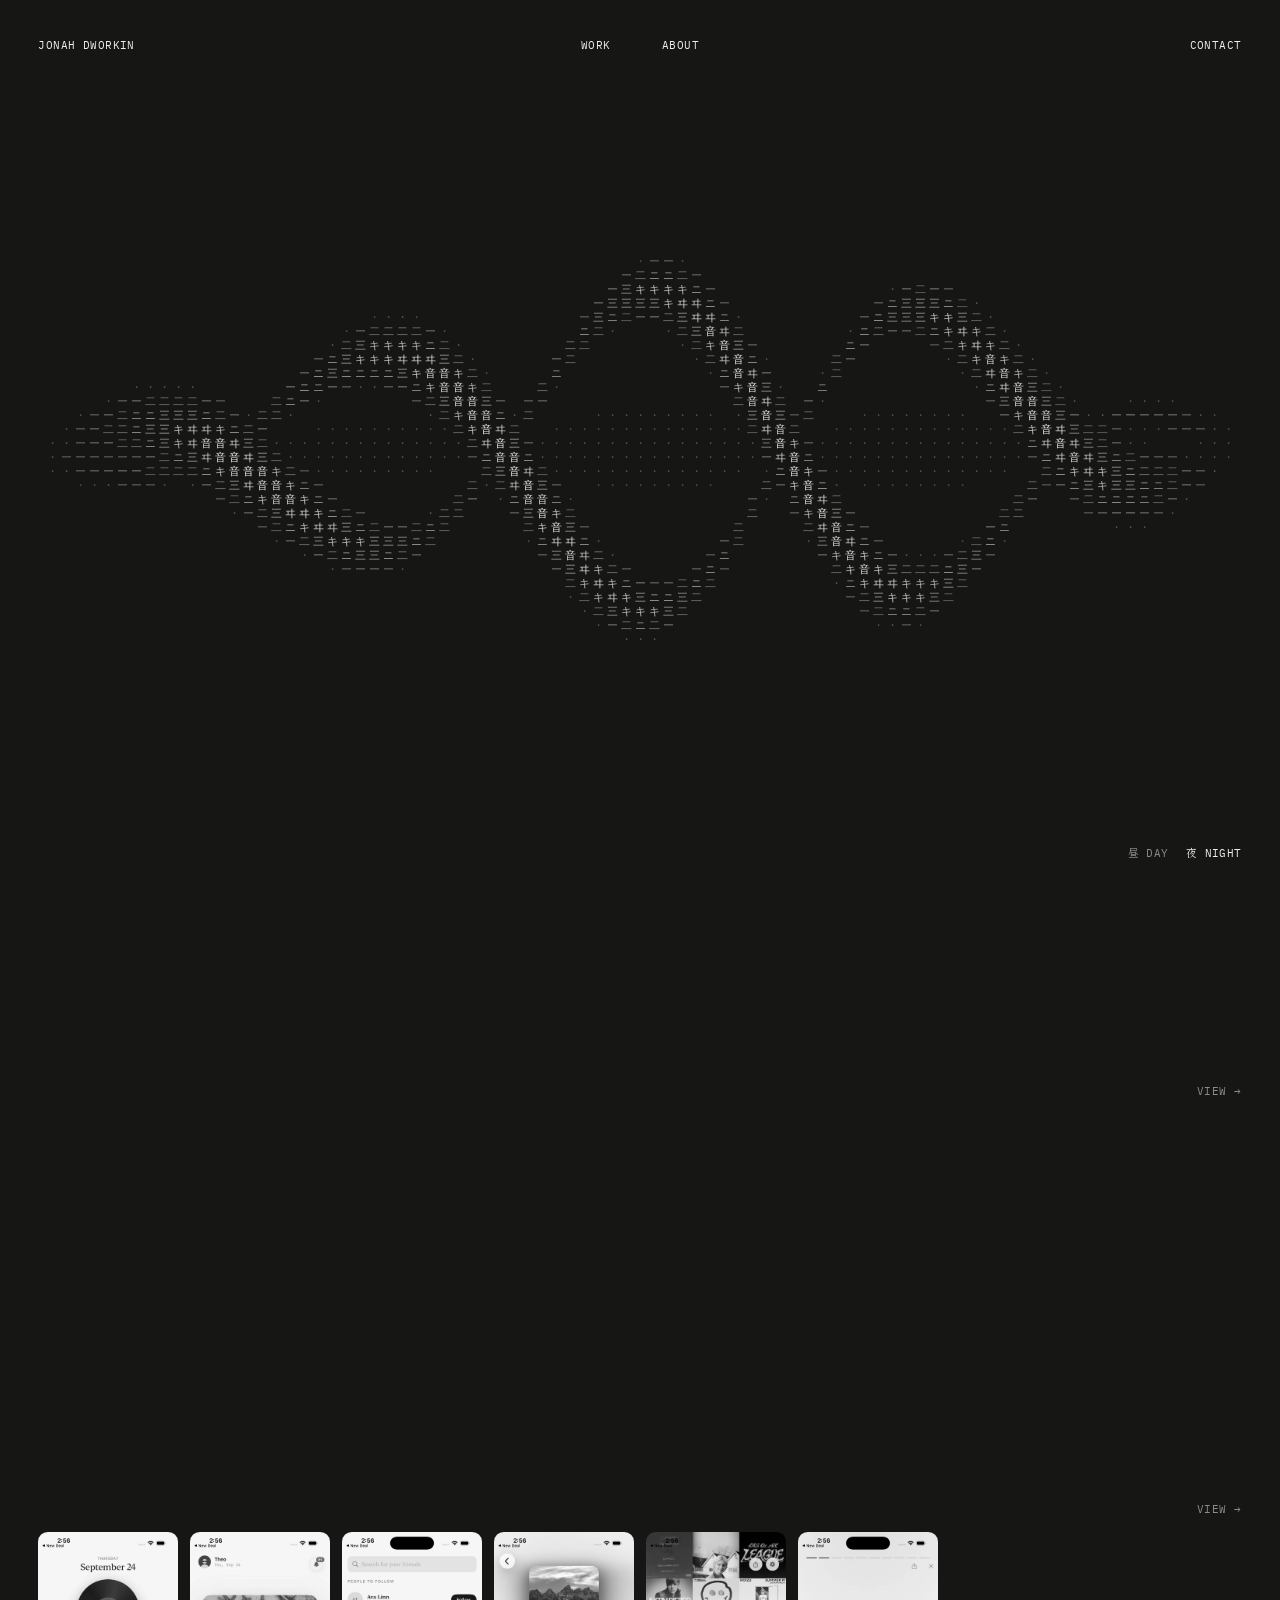
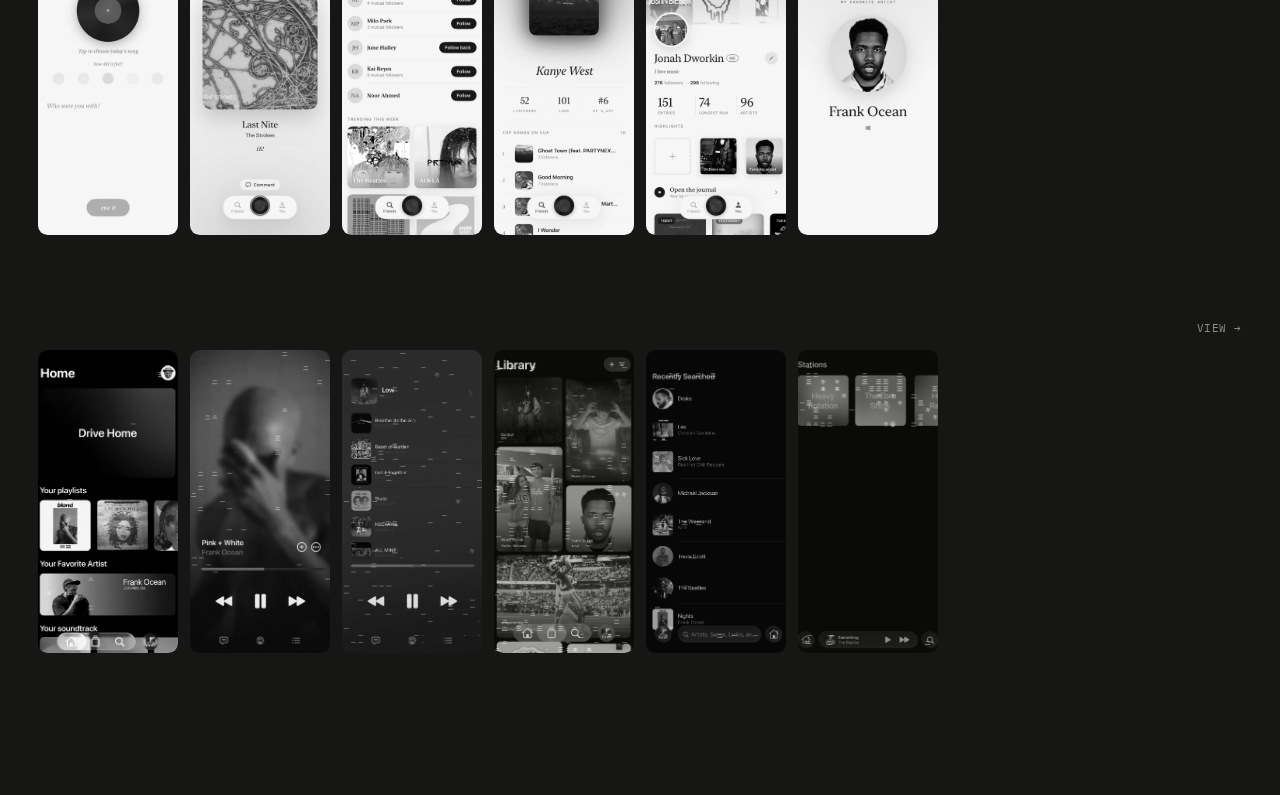
==== index.html @ 928e4b58 "Portfolio site Co-Authored-By: Claude Opus 5.5 <noreply@anthropic.com>" ====
<!doctype html>
<html lang="en">
<head>
  <meta charset="utf-8" />
  <meta name="viewport" content="width=device-width, initial-scale=1" />
  <title>Jonah Dworkin — Designer</title>
  <meta name="description" content="Jonah Dworkin designs music software for iPhone. Selected work: New Deal, Cue, and an Apple Music redesign." />
  <meta name="theme-color" content="#161614" />
  <meta property="og:title" content="Jonah Dworkin — Designer" />
  <meta property="og:description" content="Designing the feel of music software." />
  <meta property="og:image" content="https://jonahdworkin.com/assets/img/nd-02-markets.webp" />
  <link rel="icon" href="assets/favicon.svg" type="image/svg+xml" />
  <link rel="preconnect" href="https://fonts.googleapis.com" />
  <link rel="preconnect" href="https://fonts.gstatic.com" crossorigin />
  <link href="https://fonts.googleapis.com/css2?family=IBM+Plex+Mono:wght@400&family=Instrument+Serif:ital@0;1&family=Shippori+Mincho:wght@500;800&family=Zen+Kaku+Gothic+New:wght@400;500&display=swap" rel="stylesheet" />
  <link rel="stylesheet" href="css/style.css?v=37" />
</head>
<body data-page="home">
  <div class="curtain" aria-hidden="true"></div>

  <header class="bar">
    <a href="index.html" class="bar__brand mono">Jonah Dworkin</a>
    <nav class="bar__links mono" aria-label="Primary">
      <a href="#work" data-scramble>Work</a>
      <a href="about.html" data-scramble>About</a>
    </nav>
    <a href="about.html#contact" class="bar__contact mono" data-scramble>Contact</a>
  </header>

  <canvas class="wave" aria-hidden="true"></canvas>

  <main class="home" id="top">
    <section class="hero">
      <h1 class="sr-only">Jonah Dworkin — designing the feel of music software</h1>
    </section>

    <!-- the work: each screen decodes out of characters, grey until you touch it; no text but the way in -->
    <section class="reel" id="work" aria-label="Selected work">
      <a class="reel__row" href="new-deal.html" aria-label="New Deal — view project">
        <span class="reel__meta mono"><span class="reel__go">View →</span></span>
        <span class="reel__strip">
          <span class="thumb"><img src="assets/img/nd-00-welcome.webp" alt="Welcome screen" /></span>
          <span class="thumb"><img src="assets/img/nd-01-which.webp" alt="Choose a side" /></span>
          <span class="thumb"><img src="assets/img/nd-00b-find-artist.webp" alt="Find your artist page" /></span>
          <span class="thumb"><img src="assets/img/nd-08-deal-kind.webp" alt="Kind of deal" /></span>
          <span class="thumb"><img src="assets/img/nd-09-territory.webp" alt="Territory" /></span>
          <span class="thumb"><img src="assets/img/nd-11-review.webp" alt="Review your deals" /></span>
          <span class="thumb"><img src="assets/img/nd-02-markets.webp" alt="Markets" /></span>
          <span class="thumb"><img src="assets/img/nd-04-place-bid.webp" alt="Place bid" /></span>
        </span>
      </a>

      <a class="reel__row" href="cue.html" aria-label="Cue — view project">
        <span class="reel__meta mono"><span class="reel__go">View →</span></span>
        <span class="reel__strip">
          <span class="thumb"><img src="assets/img/cue-01-today.webp" alt="Today's song" /></span>
          <span class="thumb"><img src="assets/img/cue-02-feed.webp" alt="A friend's song" /></span>
          <span class="thumb"><img src="assets/img/cue-03-friends.webp" alt="Find friends" /></span>
          <span class="thumb"><img src="assets/img/cue-04-artist.webp" alt="Artist page" /></span>
          <span class="thumb"><img src="assets/img/cue-05-profile.webp" alt="Profile" /></span>
          <span class="thumb"><img src="assets/img/cue-06-story.webp" alt="Story" /></span>
        </span>
      </a>

      <a class="reel__row" href="apple-music.html" aria-label="Apple Music — view project">
        <span class="reel__meta mono"><span class="reel__go">View →</span></span>
        <span class="reel__strip">
          <span class="thumb"><img src="assets/img/am-01-home.webp" alt="Home" /><video muted loop playsinline preload="none" data-src="assets/video/am-home.mp4"></video></span>
          <span class="thumb"><img src="assets/img/am-04-now-playing.webp" alt="Now playing" /><video muted loop playsinline preload="none" data-src="assets/video/am-now-playing.mp4"></video></span>
          <span class="thumb"><img src="assets/img/am-05-queue.webp" alt="Queue" /><video muted loop playsinline preload="none" data-src="assets/video/am-queue.mp4"></video></span>
          <span class="thumb"><img src="assets/img/am-07-library.webp" alt="Library" /><video muted loop playsinline preload="none" data-src="assets/video/am-library.mp4"></video></span>
          <span class="thumb"><img src="assets/img/am-02-search.webp" alt="Search" /></span>
          <span class="thumb"><img src="assets/img/am-03-stations.webp" alt="Stations" /></span>
        </span>
      </a>
    </section>
  </main>

  <div class="controls mono" role="group" aria-label="Colour mode">
    <button type="button" data-mode="day" aria-pressed="false"><span class="jp">昼</span>Day</button>
    <button type="button" data-mode="night" aria-pressed="true"><span class="jp">夜</span>Night</button>
  </div>

  <script src="assets/vendor/gsap.min.js"></script>
  <script src="assets/vendor/ScrollTrigger.min.js"></script>
  <script src="assets/vendor/lenis.min.js"></script>
  <script src="js/main.js?v=41"></script>
</body>
</html>
---- css/style.css ----
/* ==========================================================================
   Jonah Dworkin — Portfolio
   生成り paper · 墨 ink · 朱 vermilion
   ========================================================================== */

:root {
  /* Palette — ink and paper. The work supplies the colour; the site stays out of its way.
     墨   sumi      #161614            ink: text by day, the ground by night
     胡粉 gofun     #F1EFEA            shell white: the ground by day, text by night
     鈍色 nibi      #6B6964 / #8E8C86  dull grey: secondary text (both pass 4.5:1)
     薄墨 usuzumi   ink at 12%         thin ink: rules and hairlines
     茜   akane     #B7282E / #D2464A  madder red: only whatever you are touching (and what is passing)
     Red is never decoration. Nothing else gets a hue. */
  --bg: #F1EFEA;
  --ink: #161614;
  --muted: #6B6964;
  --line: rgba(22, 22, 20, 0.12);
  --accent: #B7282E;
  --on-accent: #F1EFEA;

  --serif: "Instrument Serif", "Shippori Mincho", "Times New Roman", serif;
  --jp: "Shippori Mincho", "Hiragino Mincho ProN", "Yu Mincho", serif;
  --sans: "Zen Kaku Gothic New", "Hiragino Sans", system-ui, sans-serif;
  --mono: "IBM Plex Mono", ui-monospace, "SFMono-Regular", Menlo, monospace;

  --pad: clamp(20px, 3vw, 48px);
  /* left edge of the right-hand column in a .rail row (inside a full-width block) */
  --rail-x: calc(2 * var(--pad) + (100% - 3 * var(--pad)) / 4);
  --menubar-h: 76px;
  --line-strong: color-mix(in srgb, var(--ink) 26%, transparent);
  --panel: color-mix(in srgb, var(--bg) 90%, var(--ink));
  --ease: cubic-bezier(0.22, 1, 0.36, 1);
}

/* Lenis */
html.lenis, html.lenis body { height: auto; }
.lenis.lenis-smooth { scroll-behavior: auto !important; }
.lenis.lenis-stopped { overflow: hidden; }

*, *::before, *::after { box-sizing: border-box; }
html { -webkit-text-size-adjust: 100%; }

body {
  margin: 0;
  background: var(--bg);
  color: var(--ink);
  font-family: var(--sans);
  font-size: 14px;
  line-height: 1.6;
  -webkit-font-smoothing: antialiased;
  -moz-osx-font-smoothing: grayscale;
  overflow-x: hidden;
}

img, video { display: block; max-width: 100%; }
a { color: inherit; text-decoration: none; }
h1, h2, h3, h4, p, ol, ul, figure { margin: 0; }
ol, ul { padding: 0; list-style: none; }
::selection { background: var(--accent); color: var(--on-accent); }

.mono {
  font-family: var(--mono);
  font-size: 10.5px;
  letter-spacing: 0.04em;
  text-transform: uppercase;
  line-height: 1.5;
}
.jp { font-family: var(--jp); font-style: normal; text-transform: none; letter-spacing: 0.1em; }
.display { font-family: var(--serif); font-weight: 400; font-size: clamp(1.45rem, 2.1vw, 2.15rem); line-height: 1.14; letter-spacing: -0.005em; }
.display-lg { font-family: var(--serif); font-weight: 400; font-size: clamp(2.5rem, 5vw, 5.4rem); line-height: .95; letter-spacing: -0.02em; }
.display em, .display-lg em { font-style: italic; }

.label { color: var(--muted); }
.label .jp { color: var(--ink); font-size: 12px; margin-right: 12px; }

/* small label on the left, content on the right */
.rail {
  display: grid;
  grid-template-columns: minmax(0, 1fr) minmax(0, 3fr);
  column-gap: var(--pad);
  align-items: baseline;
}
.word { display: inline; }
[data-scramble] { display: inline-block; white-space: nowrap; }

/* page-to-page fade */
.curtain {
  position: fixed; inset: 0; z-index: 200;
  background: var(--bg);
  pointer-events: none;
  animation: curtain-out .7s var(--ease) .05s both;
}
@keyframes curtain-out { to { opacity: 0; visibility: hidden; } }

/* ==========================================================================
   Bar — the only navigation (all pages)
   ========================================================================== */

.bar {
  position: fixed;
  top: 0; left: 0; right: 0;
  z-index: 50;
  display: grid;
  grid-template-columns: 1fr auto 1fr;
  align-items: center;
  padding: var(--pad);
  pointer-events: none;
}
body:not([data-page="home"]) .bar::before {
  content: "";
  position: absolute; inset: 0 0 -24px 0;
  background: linear-gradient(to bottom, var(--bg) 40%, transparent);
  pointer-events: none;
}
.bar > * { position: relative; pointer-events: auto; }
.bar__brand { justify-self: start; }
.bar__links { display: flex; gap: clamp(20px, 4vw, 56px); }
.bar__contact { justify-self: end; }
.bar a { transition: color .3s; }
.bar__links a:hover, .bar__contact:hover { color: var(--accent); }
[data-page="work"] .bar__links a[href="work.html"],
[data-page="about"] .bar__links a[href="about.html"] { color: var(--muted); }

/* ==========================================================================
   Home — a sound wave written in characters, then the work
   ========================================================================== */

.wave { position: fixed; inset: 0; width: 100%; height: 100%; display: block; z-index: 0; }
.home { position: relative; z-index: 1; }

.hero { position: relative; height: 100vh; height: 100svh; min-height: 520px; }
.hero__line { position: absolute; left: var(--pad); bottom: var(--pad); font-weight: 400; }
.hero__hint {
  position: absolute; left: 50%; bottom: var(--pad);
  transform: translateX(-50%);
  display: flex; gap: 28px;
  color: var(--muted);
  white-space: nowrap;
}

.reel { position: relative; padding: 18vh var(--pad) calc(var(--pad) + 40px); }

.reel__row { display: block; padding: 22px 0 64px; }
.reel__meta { display: flex; justify-content: flex-end; padding-bottom: 14px; }
.reel__go { color: var(--muted); transition: color .3s, transform .5s var(--ease); }
.reel__row:hover .reel__go { color: var(--accent); transform: translateX(4px); }

.reel__strip {
  display: grid;
  grid-template-columns: repeat(8, minmax(0, 1fr));
  gap: clamp(8px, 1vw, 14px);
}
.thumb, .decode { position: relative; display: block; }
.thumb { aspect-ratio: 720 / 1565; }
.thumb img, .thumb video {
  position: absolute; inset: 0;
  width: 100%; height: 100%;
  object-fit: cover; object-position: top center;
  border-radius: 7% / 3.2%;
  filter: grayscale(1) contrast(1.04);
  transition: filter .7s var(--ease);
}
.thumb video { opacity: 0; transition: opacity .4s, filter .7s var(--ease); }
.thumb.is-playing video { opacity: 1; }
.reel__row:hover .thumb img, .reel__row:hover .thumb video { filter: none; }
.reel__row:hover .thumb { box-shadow: none; }
.reel:hover .reel__row:not(:hover) { opacity: .45; }
.reel__row { transition: opacity .6s var(--ease); }

/* character decode overlay (home thumbs and case-study screens) */
.decode > img { display: block; }
.decode__code { position: absolute; inset: 0; width: 100%; height: 100%; pointer-events: none; }


.controls {
  position: fixed;
  right: var(--pad); bottom: var(--pad);
  z-index: 40;
  display: flex; align-items: center; gap: 18px;
}
.controls button {
  padding: 0;
  border: 0;
  background: none;
  font: inherit;
  letter-spacing: inherit;
  text-transform: inherit;
  color: var(--muted);
  cursor: pointer;
  transition: color .3s;
}
.controls .jp { margin-right: 6px; }
.controls b { font-weight: 400; }
.controls button[aria-pressed="true"] { color: var(--ink); }
.controls button:hover { color: var(--accent); }
.controls__sep { width: 1px; height: 10px; background: var(--line); }

/* ==========================================================================
   Work / about pages
   ========================================================================== */

.intro { padding: 26vh var(--pad) 4vh; }
.intro__text { max-width: 26em; }

.next {
  min-height: 90vh;
  padding: 26vh var(--pad) var(--pad);
  grid-template-rows: auto 1fr auto;
}
.next__link { justify-self: start; transition: color .3s; }
.next__arrow { display: inline-block; transition: transform .6s var(--ease); }
.next__link:hover { color: var(--accent); font-style: italic; }
.next__link:hover .next__arrow { transform: translateX(12px); }

/* ==========================================================================
   Projects
   ========================================================================== */

.project { padding: 26vh 0 0; }
.project__head, .anno-wrap { padding-left: var(--pad); padding-right: var(--pad); }
.project__title { display: flex; align-items: flex-start; gap: 16px; }
.project__jp { writing-mode: vertical-rl; font-size: 13px; letter-spacing: .35em; color: var(--muted); line-height: 1; padding-top: .3em; }
.project__text { display: grid; gap: 8px; max-width: 34em; margin-top: 28px; color: var(--muted); }
.project__text p:first-child { color: var(--ink); font-size: 15px; }

/* shared screen look: no bezel, hairline edge */
.shot img, .screens img, .screens video, .anno__phone img {
  width: 100%;
  aspect-ratio: 720 / 1565;
  object-fit: cover;
  object-position: top center;
  border-radius: 8% / 3.7%;
  box-shadow: 0 0 0 1px var(--line);
  background: rgba(127, 127, 127, .08);
}
figcaption { margin-top: 12px; color: var(--muted); }

.screens {
  display: grid;
  grid-template-columns: repeat(4, minmax(0, 1fr));
  gap: clamp(12px, 1.6vw, 24px);
  margin: 12vh var(--pad) 0 var(--rail-x);
  padding-bottom: 6vh;
}

/* ---- horizontal gallery: native swipe by default, pinned on desktop ---- */
.hscroll {
  position: relative;
  margin-top: 12vh;
  overflow-x: auto;
  overflow-y: hidden;
  scroll-snap-type: x mandatory;
  scrollbar-width: none;
}
.hscroll::-webkit-scrollbar { display: none; }
.hscroll__track {
  display: flex;
  align-items: center;
  gap: clamp(16px, 2.4vw, 40px);
  width: max-content;
  padding: 0 var(--pad);
}
.shot { flex: none; scroll-snap-align: start; scroll-margin-left: var(--pad); }
.shot img { width: auto; height: min(58vh, 560px); }
.hscroll__progress { display: none; }

.hscroll.is-pinned { height: 100vh; height: 100svh; overflow: hidden; scroll-snap-type: none; }
.hscroll.is-pinned .hscroll__track { height: 100%; padding: 0 12vw 0 var(--rail-x); will-change: transform; }
.hscroll.is-pinned .shot img { height: min(62vh, 640px); }
.hscroll.is-pinned .hscroll__progress {
  display: block;
  position: absolute; left: var(--rail-x); right: var(--pad); bottom: calc(var(--pad) + 8px);
}
.hscroll__progress i { display: block; position: relative; height: 1px; background: var(--line); }
.hscroll__progress b { position: absolute; inset: 0; background: var(--ink); transform: scaleX(0); transform-origin: left; }

/* ---- annotated detail ---- */
.anno-wrap { margin-top: 20vh; align-items: start; }
.anno {
  --pw: clamp(200px, 17vw, 270px);
  --gap: clamp(1.4rem, 3vw, 3rem);
  position: relative;
  height: calc(var(--pw) * 2.1736);
}
.anno__phone { position: absolute; left: 50%; top: 0; width: var(--pw); transform: translateX(-50%); }
.anno__dot {
  position: absolute;
  left: calc(var(--x) * 100%); top: var(--y);
  width: 9px; height: 9px; margin: -4.5px 0 0 -4.5px;
  border-radius: 50%;
  background: var(--accent);
  transform: scale(0);
  transition: transform .6s var(--ease) .5s;
}
.anno.is-in .anno__dot { transform: scale(1); }
.anno__note { position: absolute; top: var(--y); width: min(20vw, 240px); }
.anno__note--l { right: calc(50% + var(--pw) / 2 + var(--gap)); text-align: right; }
.anno__note--r { left: calc(50% + var(--pw) / 2 + var(--gap)); }
.anno__note::after {
  content: ""; position: absolute; top: 0; height: 1px; background: var(--ink); opacity: .3;
  transform: scaleX(0);
  transition: transform 1.1s var(--ease);
}
.anno__note--l::after { left: 100%; width: calc(var(--gap) + var(--pw) * var(--x)); transform-origin: right; }
.anno__note--r::after { right: 100%; width: calc(var(--gap) + var(--pw) * (1 - var(--x))); transform-origin: left; }
.anno.is-in .anno__note::after { transform: scaleX(1); }
.anno__note h4 {
  position: absolute; bottom: 100%; left: 0; right: 0;
  padding-bottom: 8px;
  font-family: var(--serif); font-weight: 400;
  font-size: clamp(1.15rem, 1.4vw, 1.45rem); line-height: 1;
  white-space: nowrap;
}
.anno__note h4 b { color: var(--muted); font-weight: 400; margin-right: .6em; vertical-align: .25em; }
.anno__note p { padding-top: 10px; font-size: 13px; line-height: 1.55; color: var(--muted); }
.anno__note h4, .anno__note p { opacity: 0; transition: opacity 1s var(--ease) .3s; }
.anno.is-in .anno__note h4, .anno.is-in .anno__note p { opacity: 1; }

/* ==========================================================================
   About + contact
   ========================================================================== */

.about { padding: 26vh var(--pad) 18vh; }
.about__text { max-width: 28em; }

.contact {
  min-height: 90vh;
  padding: 16vh var(--pad) var(--pad);
  grid-template-rows: auto 1fr auto;
}
.contact__jp { font-size: 12px; letter-spacing: .45em; color: var(--muted); margin-bottom: 20px; }
.contact__mail {
  display: inline-block;
  font-size: clamp(1.8rem, 4vw, 4.2rem);
  background: linear-gradient(currentColor, currentColor) left 100% / 0 1px no-repeat;
  transition: background-size .6s var(--ease), color .3s;
}
.contact__mail:hover { background-size: 100% 1px; color: var(--accent); }
.contact__mail .digit { font-family: var(--jp); font-size: .9em; }
.contact__foot {
  grid-column: 1 / -1;
  align-self: end;
  display: flex; justify-content: space-between; gap: 1rem;
  color: var(--muted);
}
.contact__foot .jp { font-size: 11px; }

/* ==========================================================================
   Project pages — the home page's voice: ink, mono, characters
   ========================================================================== */

.proj { position: relative; z-index: 1; }

.proj-hero { position: relative; height: 100vh; height: 100svh; min-height: 520px; }
.proj-hero__title {
  position: absolute; left: var(--pad); bottom: var(--pad);
  display: grid; gap: 2px;
  font-weight: 400;
  font-size: clamp(20px, 2.1vw, 30px);
  line-height: 1.12;
}
.proj-hero__title span:first-child { color: var(--muted); }
.proj-hero__hint {
  position: absolute; left: 50%; bottom: var(--pad);
  transform: translateX(-50%);
  display: flex; gap: 28px;
  color: var(--muted);
  white-space: nowrap;
}
.proj-hero__hint .jp { color: var(--ink); margin-right: 8px; font-size: 11px; }

.proj-land { padding: 18vh var(--pad) 8vh; }
.proj-land__strip {
  display: grid;
  grid-template-columns: repeat(5, minmax(0, 1fr));
  gap: clamp(10px, 1.4vw, 20px);
  max-width: 1180px;
  margin: 22px auto 0;
}

/* screens sit in grey and take on their colour in the middle of the view, or when touched */
.proj .thumb img,
.proj .decode img,
.proj .film__media video { filter: grayscale(1) contrast(1.04); transition: filter .9s var(--ease); }
.proj .is-color img,
.proj .is-color video,
.proj .thumb:hover img,
.proj .decode:hover img,
.proj .film__media:hover video { filter: none; }

.proj-info {
  display: grid;
  grid-template-columns: minmax(0, 1fr) minmax(0, 2fr);
  gap: var(--pad);
  margin: 0 var(--pad);
  padding: 12vh 0 6vh;
  border-top: 1px solid var(--line);
}
.proj-spec { display: grid; align-content: start; }
.proj-spec div { display: grid; grid-template-columns: 6.5rem minmax(0, 1fr); gap: 1rem; padding: 10px 0; border-bottom: 1px solid var(--line); }
.proj-spec dt { color: var(--muted); }
.proj-spec dd { margin: 0; }
.proj-info__lede { font-family: var(--mono); font-size: clamp(16px, 1.55vw, 21px); line-height: 1.55; max-width: 42ch; }

.proj-chapter { padding: 16vh 0 2vh; }
.proj-chapter__head {
  display: grid;
  grid-template-columns: minmax(0, 1fr) minmax(0, 2fr);
  column-gap: var(--pad);
  padding: 0 var(--pad);
}
.proj-chapter__num { color: var(--muted); grid-row: span 2; }
.proj-chapter__head h2 { font-weight: 400; }
.proj-chapter__text { grid-column: 2; margin-top: 12px; font-family: var(--mono); font-size: 13px; line-height: 1.65; color: var(--muted); max-width: 54ch; }

.proj .hscroll { margin-top: 8vh; }
.proj-grid.screens { grid-template-columns: repeat(5, minmax(0, 1fr)); margin: 10vh var(--pad) 0; padding-bottom: 0; }
.proj-chapter > .anno { margin: 14vh var(--pad) 0; }
.proj .anno__note h4 { font-family: var(--mono); font-size: 11px; letter-spacing: .04em; text-transform: uppercase; line-height: 1.4; }
.proj .anno__note h4 b { vertical-align: 0; }
.proj .anno__note p { font-family: var(--mono); font-size: 12px; }

.proj-films {
  display: grid;
  grid-template-columns: repeat(4, minmax(0, 1fr));
  gap: clamp(12px, 1.8vw, 28px);
  margin: 10vh var(--pad) 0;
}
.film__media { display: block; aspect-ratio: 720 / 1565; }
.film__media video { width: 100%; height: 100%; object-fit: cover; object-position: top center; border-radius: 8% / 3.7%; box-shadow: 0 0 0 1px var(--line); background: rgba(127, 127, 127, .08); }
.film figcaption b { color: var(--muted); font-weight: 400; margin-right: .6em; }
.film figcaption span { display: block; margin-top: 8px; text-transform: none; letter-spacing: 0; line-height: 1.55; }

.proj-next {
  display: block;
  margin: 12vh var(--pad) 0;
  padding: 3.5vh 0;
  border-top: 1px solid var(--line);
  border-bottom: 1px solid var(--line);
  transition: color .4s;
}
.proj-next__label { color: var(--muted); }
.proj-next__title { display: block; margin-top: 0; font-size: clamp(2rem, 5.5vw, 5.5rem); line-height: 1; letter-spacing: -0.02em; }
.proj-next:hover { color: var(--accent); }
.proj-foot { display: flex; justify-content: space-between; padding: 16px var(--pad) var(--pad); color: var(--muted); }
.proj-foot a { color: var(--ink); transition: color .3s; }
.proj-foot a:hover { color: var(--accent); }

/* Cue — the landing is a composed stage, Today in the middle */
.proj-land--stage { padding-top: 16vh; }
.proj-land--stage .proj-land__strip { display: flex; justify-content: center; align-items: center; }
.proj-land--stage .thumb { flex: none; width: 12%; }
.proj-land--stage .thumb:nth-child(2), .proj-land--stage .thumb:nth-child(4) { width: 15.5%; }
.proj-land--stage .thumb:nth-child(3) { width: 20%; }

/* Cue — a crate of entries you flip through, one day at a time */
.crate { position: relative; height: 100vh; height: 100svh; margin-top: 6vh; }
.crate__stage {
  position: absolute; inset: 0;
  display: grid;
  grid-template-columns: minmax(0, 1fr) minmax(0, 2fr);
  gap: var(--pad);
  align-items: center;
  padding: calc(var(--pad) + 56px) var(--pad) var(--pad);
}
.crate__caption { display: grid; gap: 14px; align-content: center; max-width: 34ch; }
.crate__day { color: var(--muted); }
.crate__title { font-size: clamp(20px, 2vw, 28px); line-height: 1.15; }
.crate__text { font-family: var(--mono); font-size: 13px; line-height: 1.65; color: var(--muted); }
.crate__count { display: flex; align-items: center; gap: 14px; margin-top: 18px; color: var(--muted); }
.crate__count > b { color: var(--ink); font-weight: 400; margin-right: -8px; }
.crate__bar { position: relative; display: block; width: 140px; height: 1px; background: var(--line); }
.crate__bar b { position: absolute; inset: 0; background: var(--ink); transform: scaleX(0); transform-origin: left; }
.crate__cards {
  position: relative;
  justify-self: center;
  height: min(70vh, 660px);
  aspect-ratio: 720 / 1565;
  perspective: 1400px;
}
.crate__card {
  position: absolute; inset: 0;
  margin: 0;
  transform-origin: 50% 100%;
  will-change: transform, opacity;
}
.crate__card .decode, .crate__card img { width: 100%; height: 100%; }
.crate__card img {
  object-fit: cover; object-position: top center;
  border-radius: 8% / 3.7%;
  box-shadow: 0 0 0 1px var(--line), 0 34px 60px -32px rgba(0, 0, 0, .6);
  filter: grayscale(1) contrast(1.04);
  transition: filter .8s var(--ease);
}
.crate__card.is-front img { filter: none; }

/* Apple Music — only the recordings, in full colour */
.proj-land--films .proj-land__strip { grid-template-columns: repeat(4, minmax(0, 1fr)); max-width: 1120px; }
.proj-land--films .thumb img, .proj-land--films .thumb video { filter: none !important; }
.proj-land--films .thumb video { background: transparent; box-shadow: none; }
.proj-land--films + .proj-next { margin-top: 10vh; }

.sr-only { position: absolute !important; width: 1px; height: 1px; padding: 0; margin: -1px; overflow: hidden; clip: rect(0 0 0 0); white-space: nowrap; border: 0; }

/* Cue — a ring of phones you turn by scrolling */
.ring { position: relative; height: 100vh; height: 100svh; overflow: hidden; --ph: min(64vh, 640px); --pw: calc(var(--ph) * 0.47); }
.ring__stage { position: absolute; inset: 0; display: grid; place-items: center; perspective: 1900px; perspective-origin: 50% 42%; }
.ring__spin { position: relative; width: var(--pw); height: var(--ph); transform-style: preserve-3d; will-change: transform; }
.ring__item { position: absolute; inset: 0; margin: 0; backface-visibility: hidden; -webkit-backface-visibility: hidden; }
.ring__phone {
  width: 100%; height: 100%;
  padding: calc(var(--pw) * 0.03);
  background: #0d0d0c;
  border-radius: calc(var(--pw) * 0.145);
  box-shadow: 0 0 0 1px var(--line), 0 50px 100px -50px rgba(0, 0, 0, .7);
}
.ring .ring__screen { display: block; width: 100%; height: 100%; aspect-ratio: auto; border-radius: calc(var(--pw) * 0.118); overflow: hidden; }
.ring .ring__screen img, .ring .ring__screen video { border-radius: 0; filter: grayscale(.5) brightness(.92) !important; transition: filter .6s var(--ease), opacity .4s; }
.ring .ring__screen video { background: transparent; box-shadow: none; }
.ring .ring__item.is-front .ring__screen img, .ring .ring__item.is-front .ring__screen video { filter: none !important; }
.ring + .proj-info { margin-top: 0; }
.ring + .proj-next { margin-top: 4vh; }
/* a single closing line instead of the spec table */
.proj-info--short { display: block; padding: 6vh 0 0; border-top: 0; text-align: center; }
.proj-info--short .proj-info__lede { margin: 0 auto; max-width: 36ch; }

/* ==========================================================================
   About — mono no aware
   ========================================================================== */

.about-hero { position: relative; height: 100vh; height: 100svh; min-height: 560px; overflow: hidden; -webkit-user-select: none; user-select: none; } /* clicks here are gusts, not selections */
.blossom { position: absolute; inset: 0; width: 100%; height: 100%; display: block; }
.about-hero__jp {
  position: absolute;
  right: calc(var(--pad) + 3vw); top: 50%;
  transform: translateY(-50%);
  writing-mode: vertical-rl;
  font-weight: 800;
  font-size: clamp(26px, 3vw, 44px);
  letter-spacing: .32em;
}
.about-hero__gloss { position: absolute; left: var(--pad); bottom: var(--pad); display: grid; gap: 4px; }
.about-hero__gloss span:last-child { color: var(--muted); }

[data-page="about"] .about { display: block; padding: calc(12vh - var(--pad)) var(--pad) 0; } /* one 12vh rhythm from the gloss (which sits var(--pad) above the hero edge): about, contact, foot */
[data-page="about"] .about .label { margin-bottom: 20px; }
[data-page="about"] .about__text { font-family: var(--mono); font-size: clamp(16px, 1.55vw, 21px); line-height: 1.6; max-width: 46ch; }
[data-page="about"] .contact { display: block; min-height: 0; padding: 12vh var(--pad) var(--pad); }
[data-page="about"] .contact .label { margin-bottom: 20px; }
[data-page="about"] .contact__mail { display: inline-block; font-family: var(--mono); font-size: clamp(1.3rem, 3.4vw, 3.2rem); letter-spacing: -0.01em; text-transform: none; }
[data-page="about"] .contact__foot { margin-top: 12vh; }

/* ==========================================================================
   Small screens
   ========================================================================== */

@media (max-width: 799px) {
  .about-hero__jp { top: calc(var(--pad) + 64px); left: var(--pad); right: auto; transform: none; font-size: 22px; } /* the tall tree's crown takes the top right */
  .proj-land--films .proj-land__strip { grid-template-columns: repeat(2, minmax(0, 1fr)); }
  .ring { --ph: 50vh; }
  .proj-land--stage .thumb { width: 15%; }
  .proj-land--stage .thumb:nth-child(2), .proj-land--stage .thumb:nth-child(4) { width: 19%; }
  .proj-land--stage .thumb:nth-child(3) { width: 26%; }
  .crate__stage { grid-template-columns: 1fr; grid-template-rows: auto auto; align-content: center; gap: 24px; }
  .crate__cards { order: -1; height: 52vh; }
  .crate__caption { max-width: none; gap: 8px; }
  .proj-hero__hint { display: none; }
  .proj-land__strip { grid-template-columns: repeat(3, minmax(0, 1fr)); }
  .proj-info, .proj-chapter__head { grid-template-columns: 1fr; row-gap: 14px; }
  .proj-chapter__num { grid-row: auto; }
  .proj-chapter__text { grid-column: 1; }
  .proj-films { grid-template-columns: repeat(2, minmax(0, 1fr)); }
  .rail { grid-template-columns: 1fr; row-gap: 20px; }

  .bar { grid-template-columns: auto 1fr auto; gap: 14px; }
  .bar__links { justify-content: center; gap: 14px; }
  .hero__line { bottom: calc(var(--pad) + 30px); right: var(--pad); }
  .hero__hint { display: none; }
  .reel__strip { grid-template-columns: repeat(4, minmax(0, 1fr)); }
  .controls { gap: 12px; }


  .intro { padding-top: 18vh; }
  .project { padding-top: 18vh; }
  .hscroll { margin-top: 8vh; }

  .anno-wrap { margin-top: 14vh; }
  .anno { --pw: min(60vw, 280px); height: auto; display: flex; flex-direction: column; gap: 22px; }
  .anno__phone { position: relative; left: auto; transform: none; align-self: center; margin-bottom: 16px; }
  .anno__note { position: relative; top: auto; left: auto !important; right: auto !important; width: 100%; text-align: left; padding-top: 16px; border-top: 1px solid var(--line); }
  .anno__note::after { display: none; }
  .anno__note h4 { position: static; padding-bottom: 0; white-space: normal; }

  .screens {
    display: flex;
    gap: 12px;
    margin: 12vh 0 0;
    padding: 0 var(--pad) 6vh;
    overflow-x: auto;
    scroll-snap-type: x mandatory;
    scrollbar-width: none;
  }
  .screens::-webkit-scrollbar { display: none; }
  .screens figure { flex: none; width: 58vw; scroll-snap-align: start; scroll-margin-left: var(--pad); }

  .about { padding: 20vh var(--pad) 14vh; }
  .contact { min-height: 70vh; }
  .contact__foot .jp { display: none; }
}
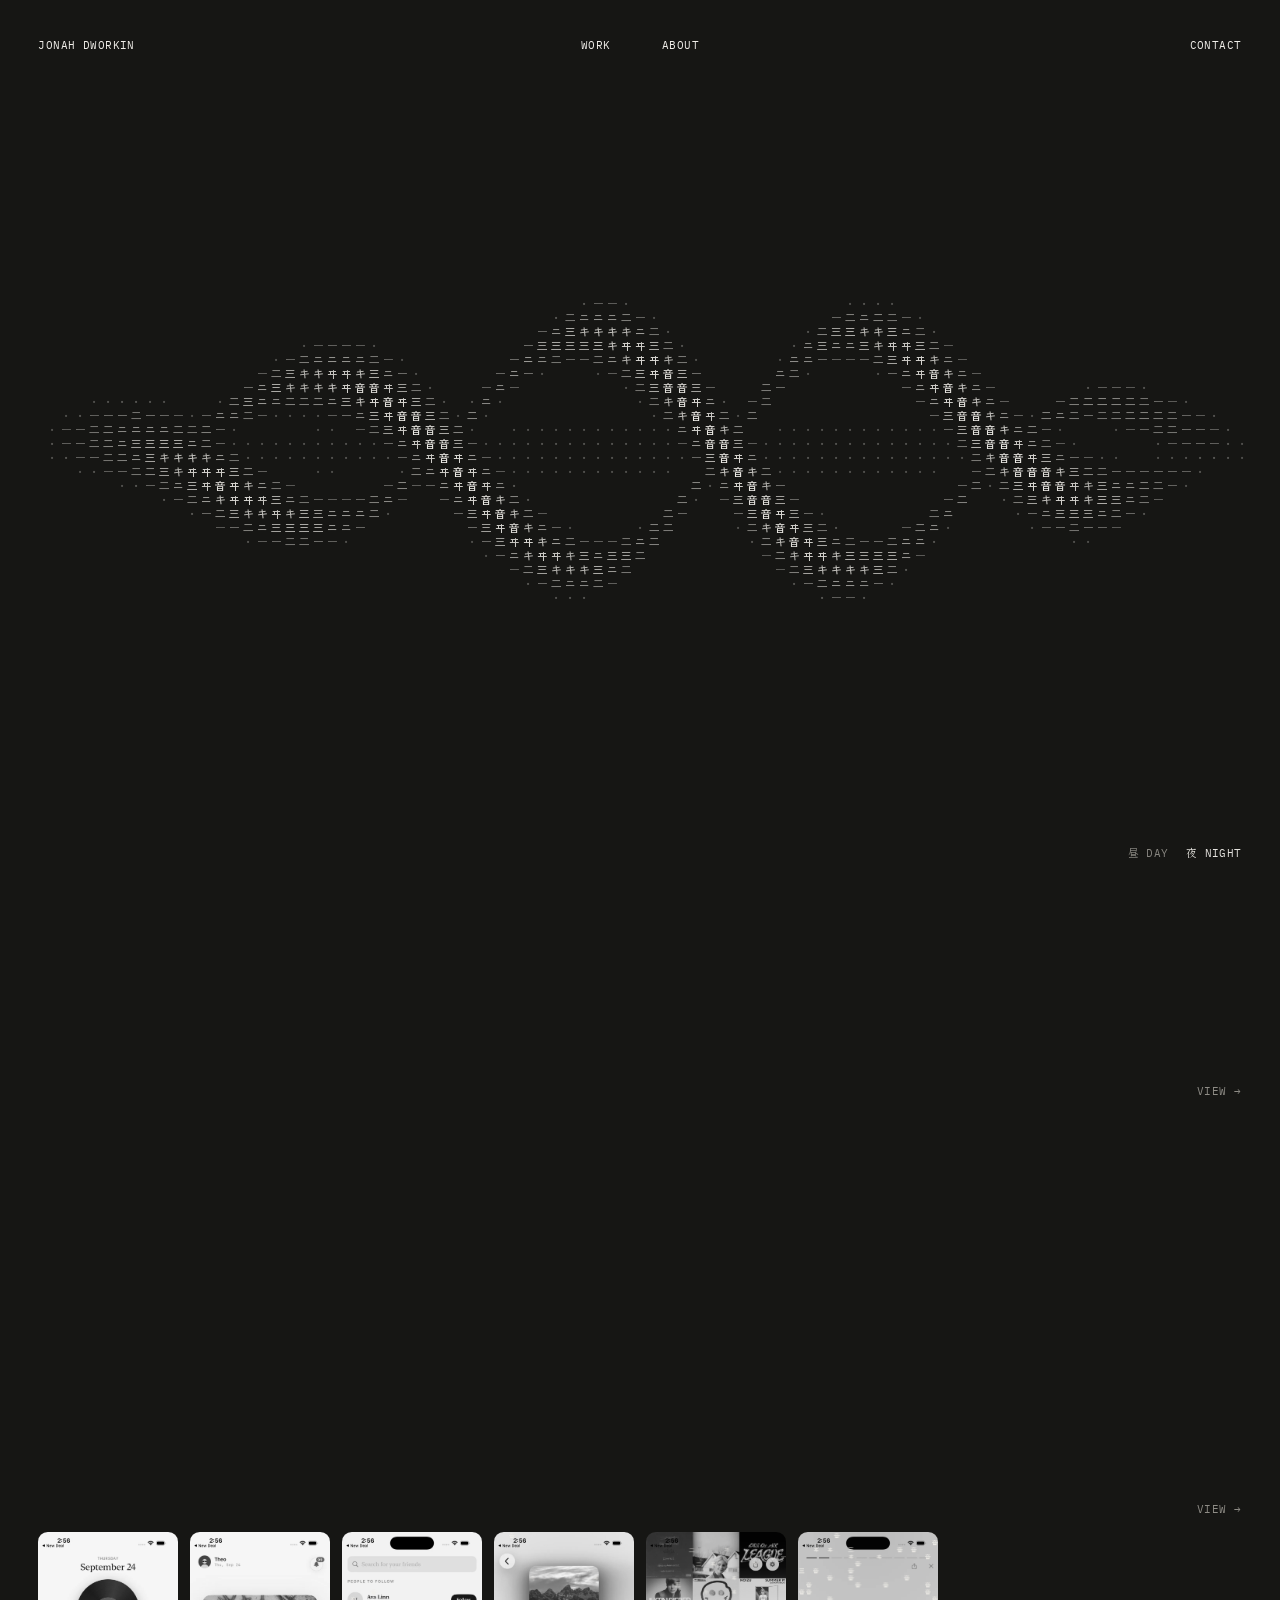
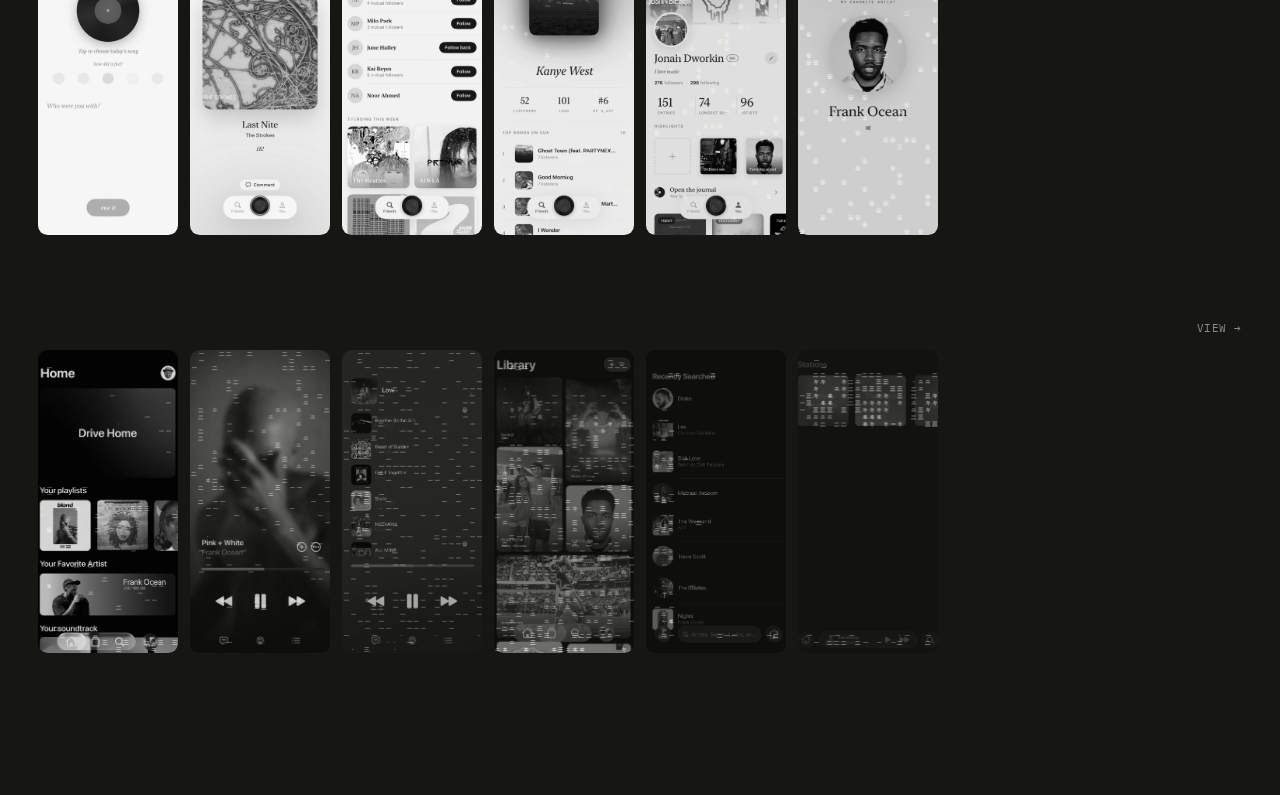
==== commit a436c87f: "Fix black first phone during the break-apart on project pages The landing phone's bezel now stays hi" ====
--- a/index.html
+++ b/index.html
@@ -13,7 +13,7 @@
   <link rel="preconnect" href="https://fonts.googleapis.com" />
   <link rel="preconnect" href="https://fonts.gstatic.com" crossorigin />
   <link href="https://fonts.googleapis.com/css2?family=IBM+Plex+Mono:wght@400&family=Instrument+Serif:ital@0;1&family=Shippori+Mincho:wght@500;800&family=Zen+Kaku+Gothic+New:wght@400;500&display=swap" rel="stylesheet" />
-  <link rel="stylesheet" href="css/style.css?v=37" />
+  <link rel="stylesheet" href="css/style.css?v=38" />
 </head>
 <body data-page="home">
   <div class="curtain" aria-hidden="true"></div>
@@ -84,6 +84,6 @@
   <script src="assets/vendor/gsap.min.js"></script>
   <script src="assets/vendor/ScrollTrigger.min.js"></script>
   <script src="assets/vendor/lenis.min.js"></script>
-  <script src="js/main.js?v=41"></script>
+  <script src="js/main.js?v=42"></script>
 </body>
 </html>
--- a/css/style.css
+++ b/css/style.css
@@ -510,9 +510,10 @@
 .ring__phone {
   width: 100%; height: 100%;
   padding: calc(var(--pw) * 0.03);
-  background: #0d0d0c;
+  /* --landed: 0 while the characters are still landing on this phone, 1 once its screen has taken over */
+  background: rgba(13, 13, 12, var(--landed, 1));
   border-radius: calc(var(--pw) * 0.145);
-  box-shadow: 0 0 0 1px var(--line), 0 50px 100px -50px rgba(0, 0, 0, .7);
+  box-shadow: 0 0 0 1px color-mix(in srgb, var(--line) calc(var(--landed, 1) * 100%), transparent), 0 50px 100px -50px rgba(0, 0, 0, calc(.7 * var(--landed, 1)));
 }
 .ring .ring__screen { display: block; width: 100%; height: 100%; aspect-ratio: auto; border-radius: calc(var(--pw) * 0.118); overflow: hidden; }
 .ring .ring__screen img, .ring .ring__screen video { border-radius: 0; filter: grayscale(.5) brightness(.92) !important; transition: filter .6s var(--ease), opacity .4s; }
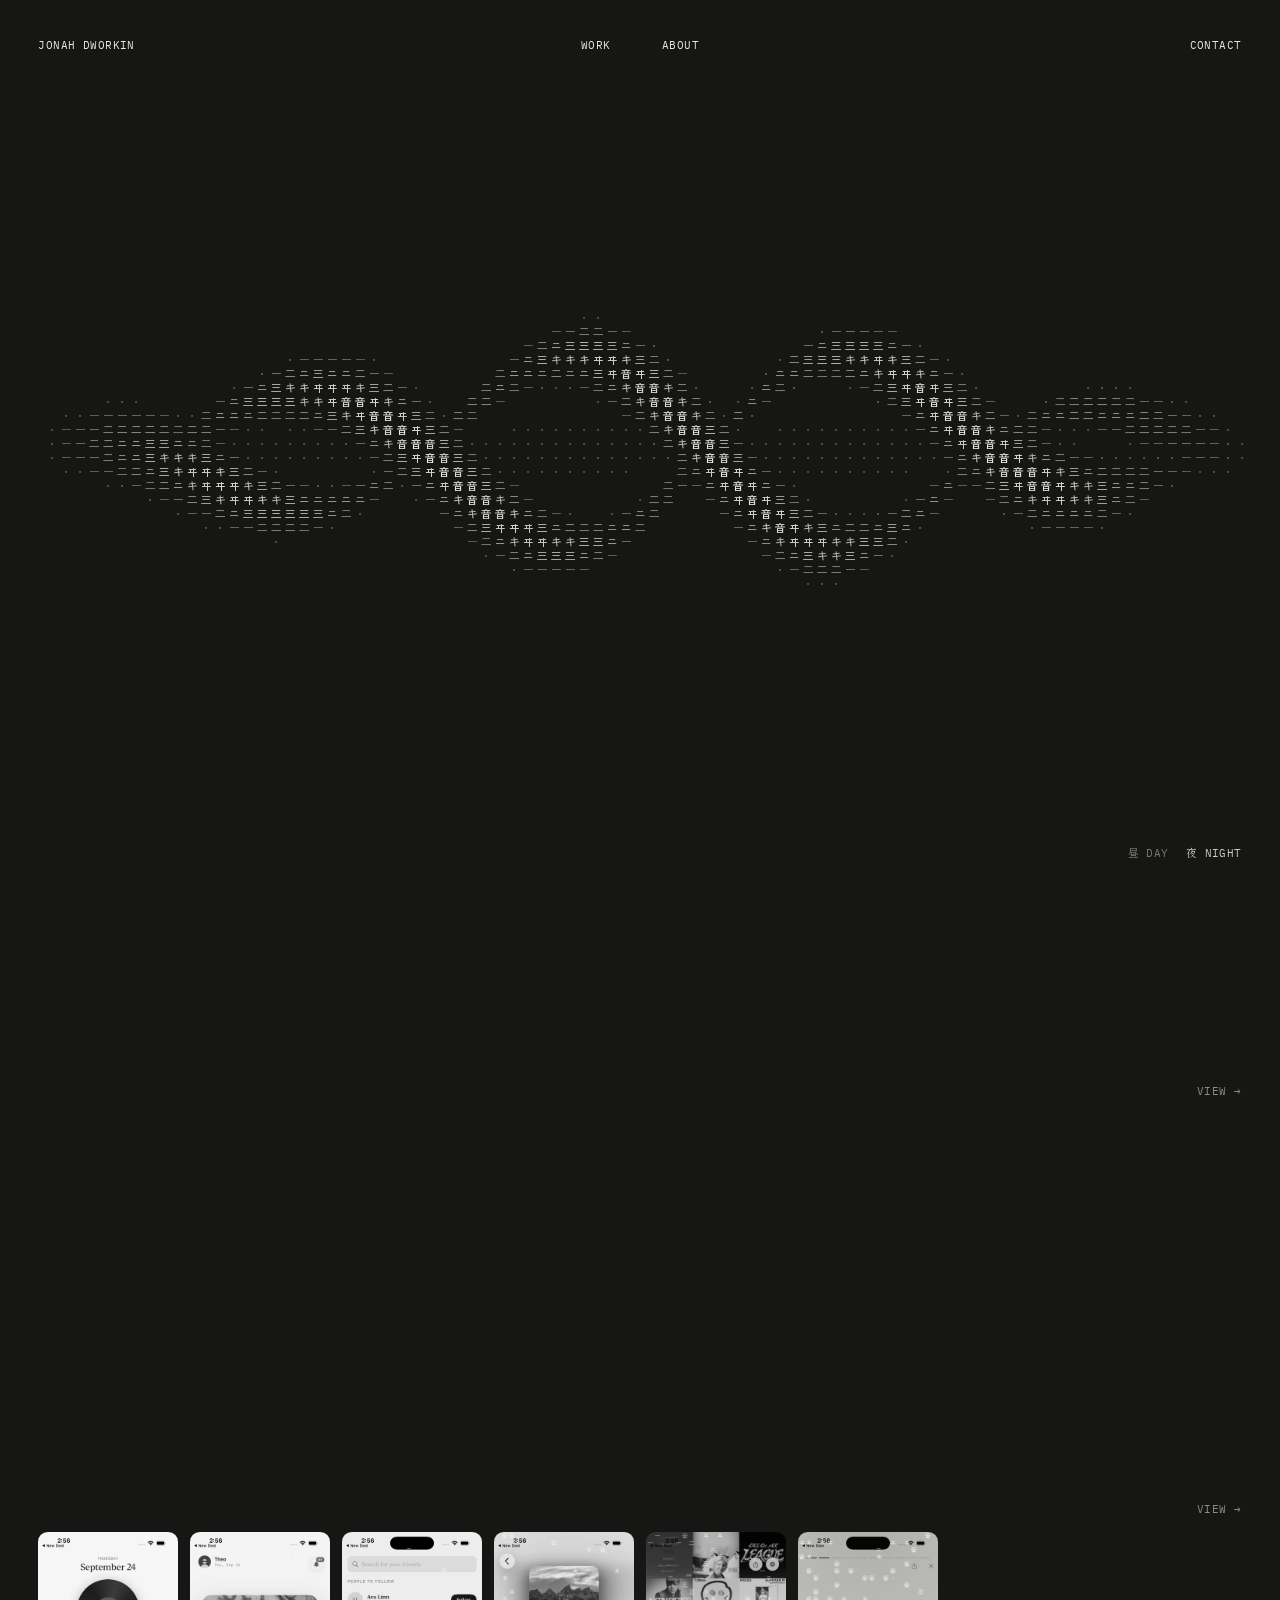
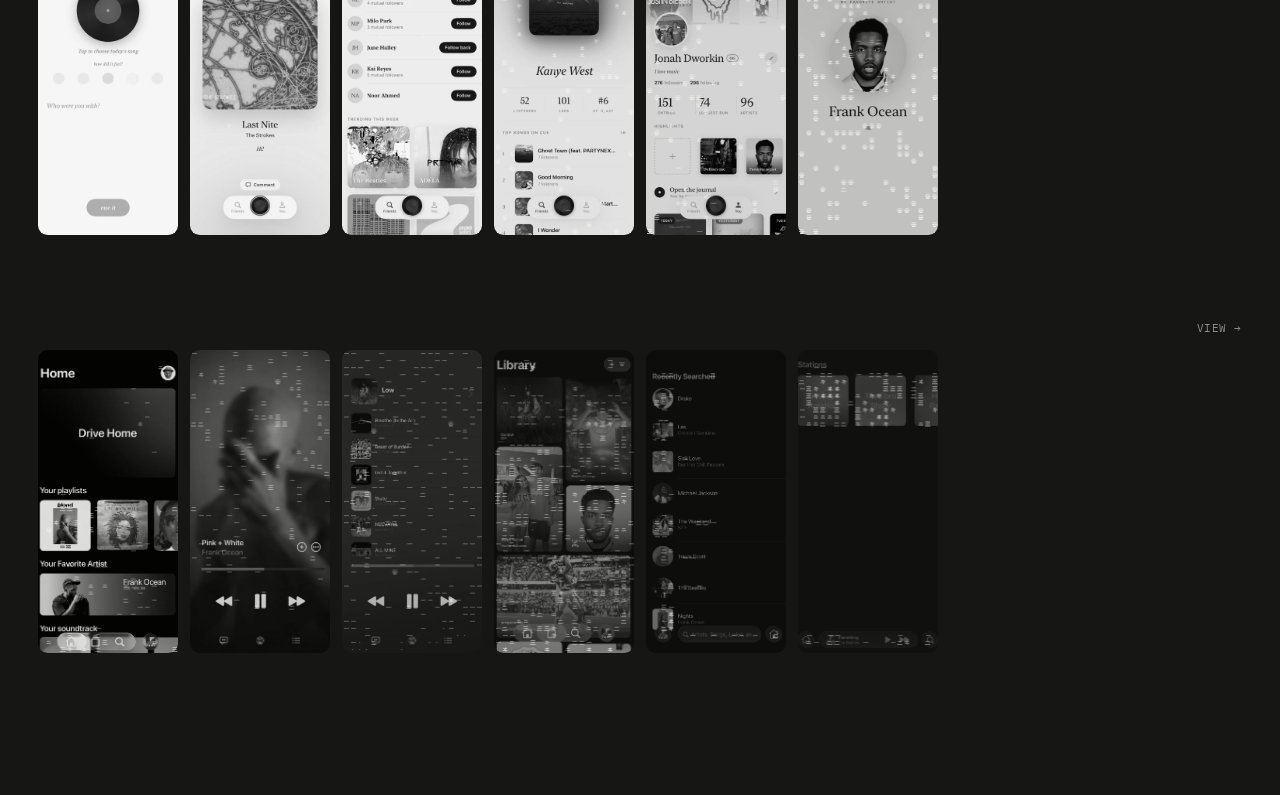
==== commit 247405c9: "Add the two Cue films to the Cue page Beach and hilltop films, side by side under the lede: they dec" ====
--- a/index.html
+++ b/index.html
@@ -13,7 +13,7 @@
   <link rel="preconnect" href="https://fonts.googleapis.com" />
   <link rel="preconnect" href="https://fonts.gstatic.com" crossorigin />
   <link href="https://fonts.googleapis.com/css2?family=IBM+Plex+Mono:wght@400&family=Instrument+Serif:ital@0;1&family=Shippori+Mincho:wght@500;800&family=Zen+Kaku+Gothic+New:wght@400;500&display=swap" rel="stylesheet" />
-  <link rel="stylesheet" href="css/style.css?v=38" />
+  <link rel="stylesheet" href="css/style.css?v=39" />
 </head>
 <body data-page="home">
   <div class="curtain" aria-hidden="true"></div>
@@ -84,6 +84,6 @@
   <script src="assets/vendor/gsap.min.js"></script>
   <script src="assets/vendor/ScrollTrigger.min.js"></script>
   <script src="assets/vendor/lenis.min.js"></script>
-  <script src="js/main.js?v=42"></script>
+  <script src="js/main.js?v=43"></script>
 </body>
 </html>
--- a/css/style.css
+++ b/css/style.css
@@ -524,6 +524,19 @@
 /* a single closing line instead of the spec table */
 .proj-info--short { display: block; padding: 6vh 0 0; border-top: 0; text-align: center; }
 .proj-info--short .proj-info__lede { margin: 0 auto; max-width: 36ch; }
+
+/* Cue — two films side by side. Like the screens, they arrive in characters, play in grey and
+   take their colour in the middle of the view; clicking one plays its sound (音 turns red). */
+.films { display: grid; grid-template-columns: repeat(2, minmax(0, 1fr)); gap: clamp(12px, 1.8vw, 28px); margin: 12vh var(--pad) 0; }
+.films__item { margin: 0; cursor: pointer; }
+.films .thumb { aspect-ratio: 4 / 3; }
+.films .thumb img, .films .thumb video { border-radius: 3px; object-position: center; }
+.films .thumb:not(.is-decoded) video { opacity: 0; } /* the film only starts showing once its characters have resolved */
+.proj .films .thumb:hover video { filter: none; }
+.films__sound { display: block; margin: 12px 0 0 auto; padding: 0; border: 0; background: none; font-size: 13px; line-height: 1; color: var(--muted); cursor: pointer; transition: color .3s; }
+.films__item:hover .films__sound { color: var(--ink); }
+.films__sound[aria-pressed="true"], .films__item:hover .films__sound[aria-pressed="true"] { color: var(--accent); }
+.films + .proj-next { margin-top: 12vh; }
 
 /* ==========================================================================
    About — mono no aware
@@ -571,6 +584,7 @@
   .proj-chapter__num { grid-row: auto; }
   .proj-chapter__text { grid-column: 1; }
   .proj-films { grid-template-columns: repeat(2, minmax(0, 1fr)); }
+  .films { grid-template-columns: 1fr; margin-top: 8vh; }
   .rail { grid-template-columns: 1fr; row-gap: 20px; }
 
   .bar { grid-template-columns: auto 1fr auto; gap: 14px; }
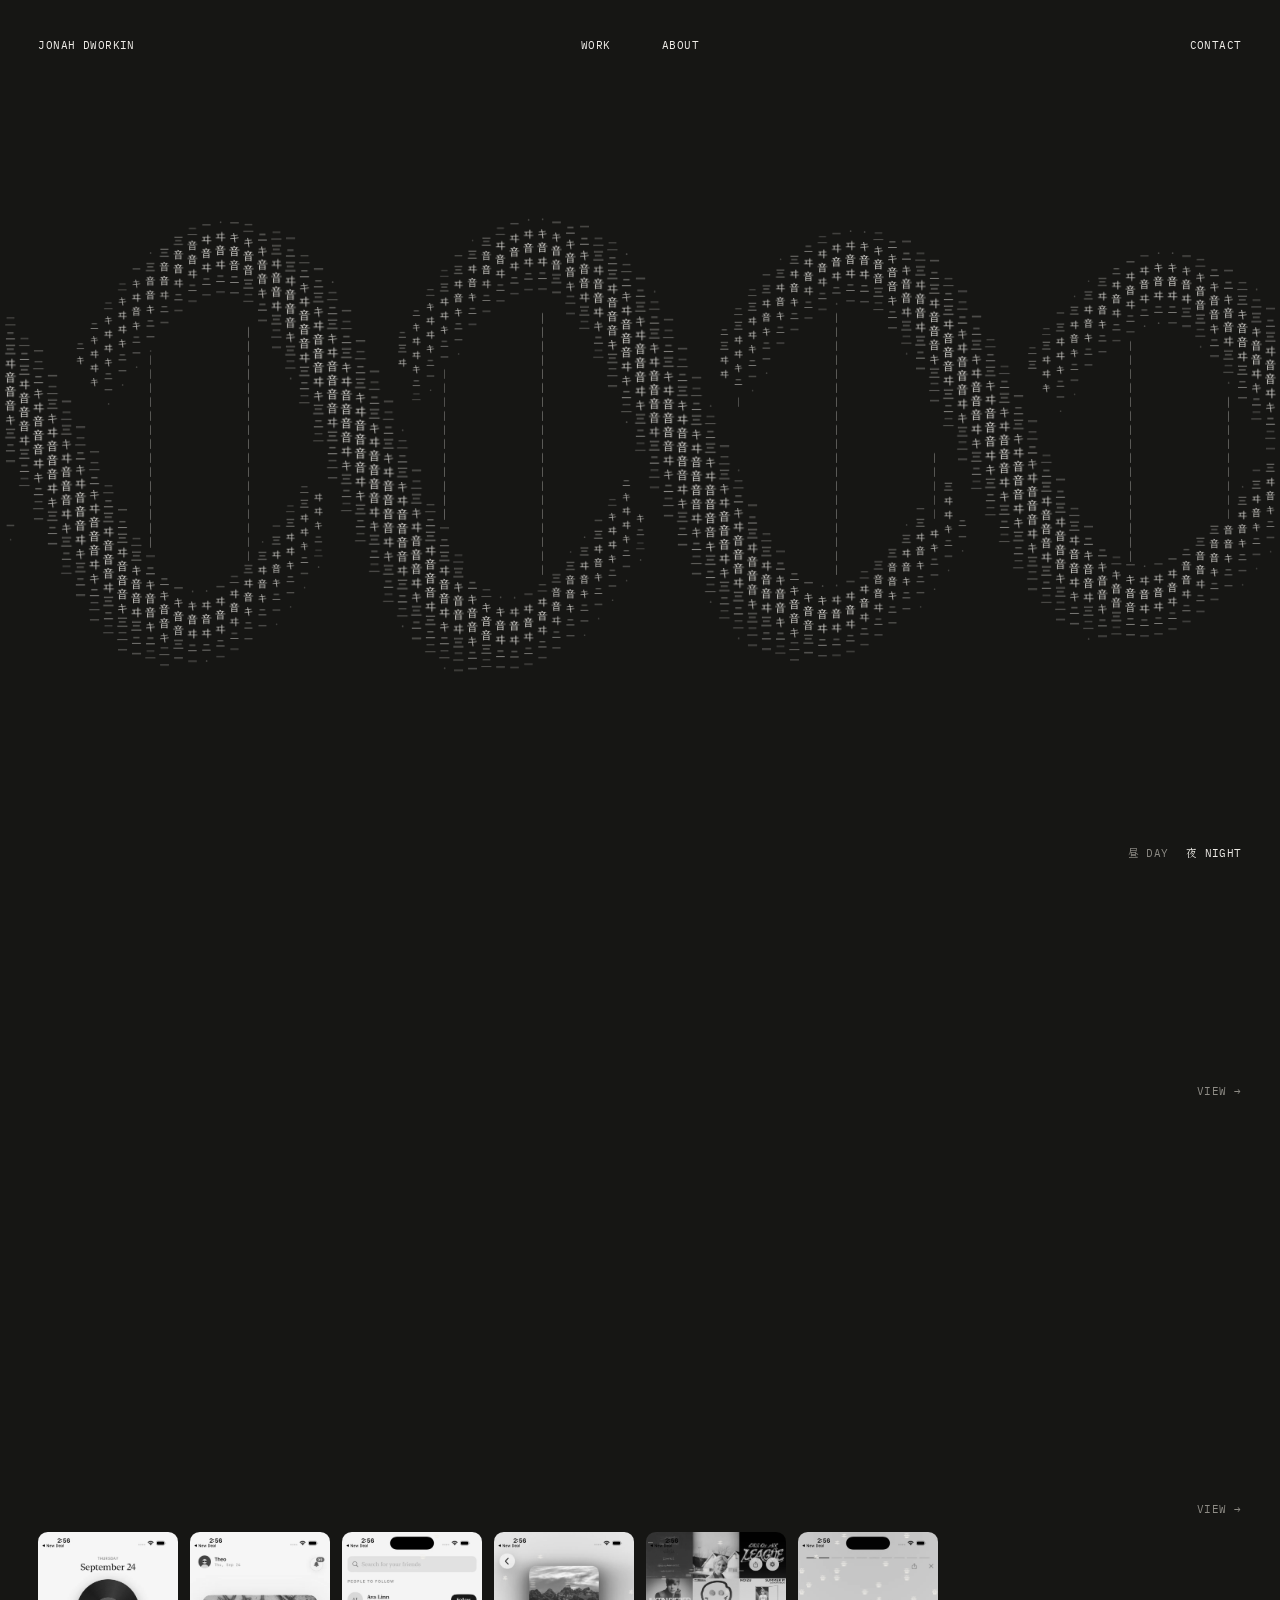
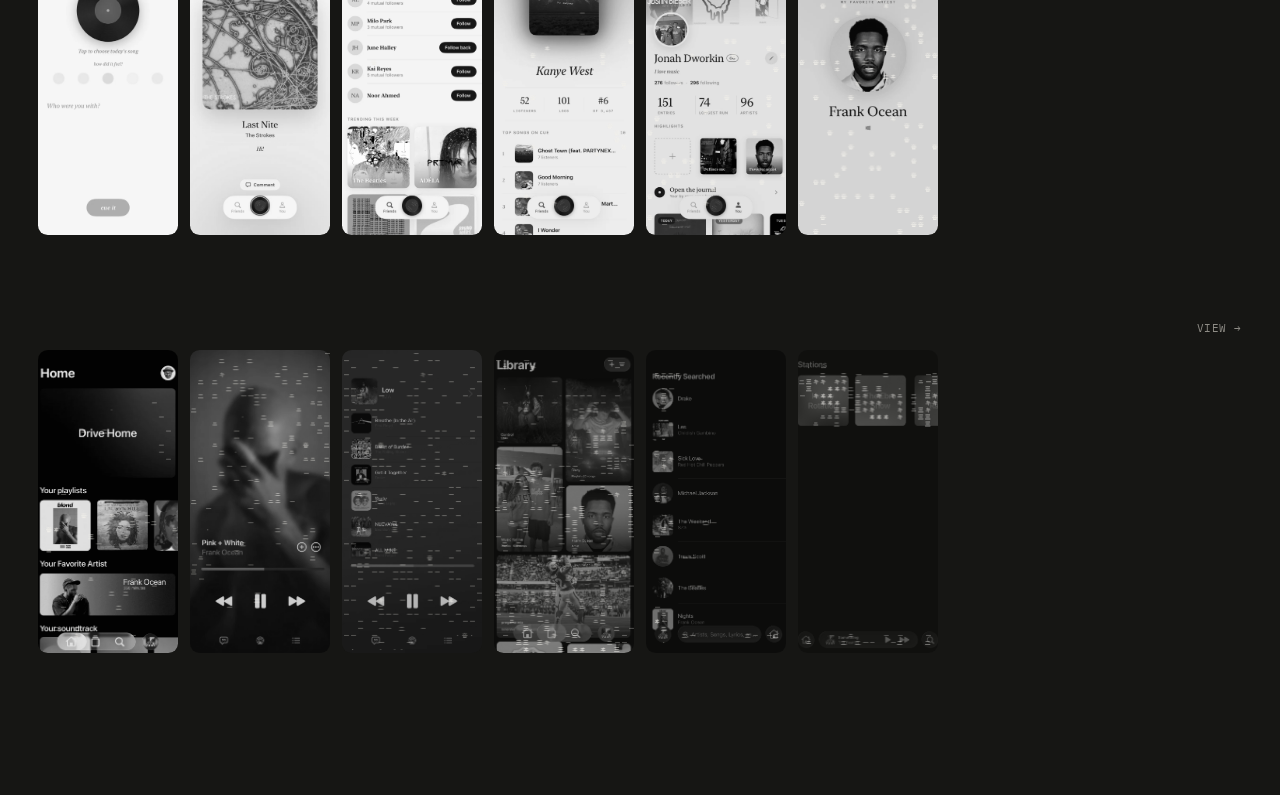
==== commit 5887cc74: "Home: the wave becomes a 3D double helix Shaded, z-buffered tube strands with perspective and thirte" ====
--- a/index.html
+++ b/index.html
@@ -84,6 +84,6 @@
   <script src="assets/vendor/gsap.min.js"></script>
   <script src="assets/vendor/ScrollTrigger.min.js"></script>
   <script src="assets/vendor/lenis.min.js"></script>
-  <script src="js/main.js?v=43"></script>
+  <script src="js/main.js?v=62"></script>
 </body>
 </html>
